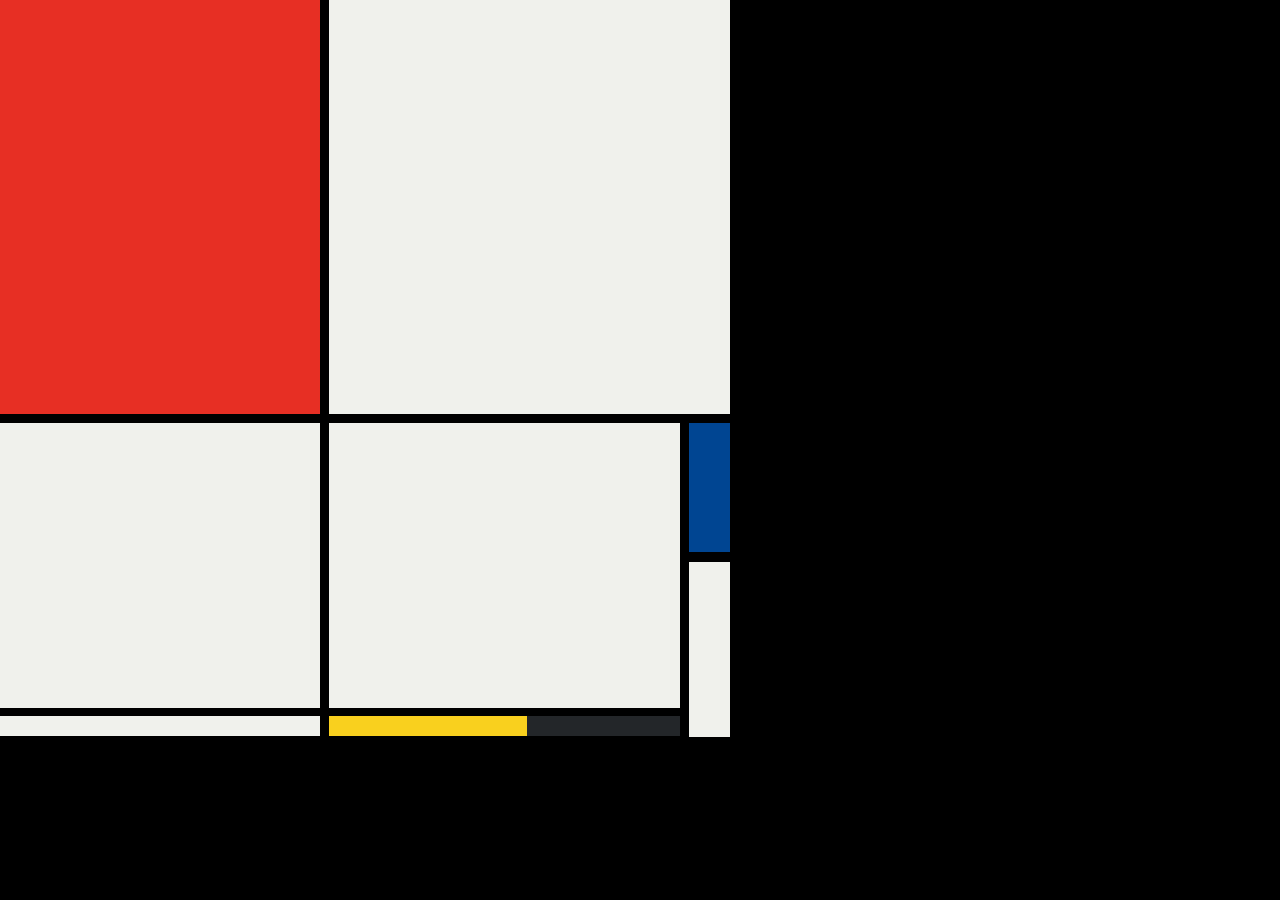
==== index.html @ fa19f2ff "Add lab 4.1" ====
<!DOCTYPE html>
<html lang="en">

<head>
  <meta charset="UTF-8">
  <meta name="viewport" content="width=device-width, initial-scale=1.0">
  <title>Mondrian Project</title>
 <style>
  * {
    margin: 0;
  }

  body {
    display: grid;
    grid-template-rows: 414px 120px 155px 20px;
    grid-template-columns: 320px 351px 50px;
    gap: 9px;
    background-color: #000;
    width: 748px;
    height: 748px;
  }
/* Section 1  */
    .red {
      background-color: #E72F24;
      grid-column: 1 / 3;
      grid-row: 1 / 3;
      height: 414px;
      width: 320px;
    }
    .top-right {
      background-color: #F0F1EC;
      grid-column: 2 / 3;
      grid-row: 1 / 3;
      height: 414px;
      width: 401px;
/* Section 2  */
    }
    .middle-left-large {
        background-color: #F0F1EC;
        grid-column: 1 / 3;
        grid-row: 2 / 3;
        height: 285px;
        width: 320px;
    }
    .middle-middle-large {
        background-color: #F0F1EC;
        grid-column: 2 / 3;
        grid-row: 2 / 3;
        height: 285px;
        width: 351px;
    }
    .blue {
        background-color: #004592;
        grid-column: 3 / 4;
        grid-row: 2 / 3;
        height: 130px;
        width: 41px;
    }
/* Section   */
    .middle2-right-small{
        background-color: #F0F1EC;
        grid-column: 3 / -1;
        grid-row: 3 / 4;
        border-top: 10px solid #000;
        height: 175px;
        width: 41px;
    }
    .middle2-left-medium{
        background-color: #F0F1EC;
        grid-column: 1 / 4;
        grid-row: 4 / 5;
        height: 20px;
        width: 320px;
    }
    .yellow {
        background-color: #F9D01E;
        grid-column: 2 / 3;
        grid-row: 4 / 5;
        height: 20px;
        width: 198px;
    }
    .black {
        background-color: #232629;
        grid-column: 2 / 3;
        grid-row: 4 / 5;
        height: 20px;
        width: 153px;
        justify-self: end;
    }






    /*
    Write your CSS here
    Gap Colour: #000
    White: #F0F1EC
    Red: #E72F24
    Black: #232629
    Blue: #004592
    Yellow: #F9D01E

    For dimensions, see dimensions.png image.
    HINT: Remember you can't change the properties of grid lines.
    But grid lines are transparent!
    */
  </style>
</head>

<body>

  <div class="red"></div>
  <div class="white top-right"></div>


  <div class="white middle-left-large"></div>
  <div class="white middle-middle-large"></div>
  <div class="blue"></div>
  <div class="white middle2-right-small"></div>


  <div class="white middle2-left-medium"></div>
  <div class="white middle2-middle-long"></div>



  <div class="yellow"></div>
  <div class="black"></div>
  <div class="white bottom-left-long"></div>
</body>

</html>
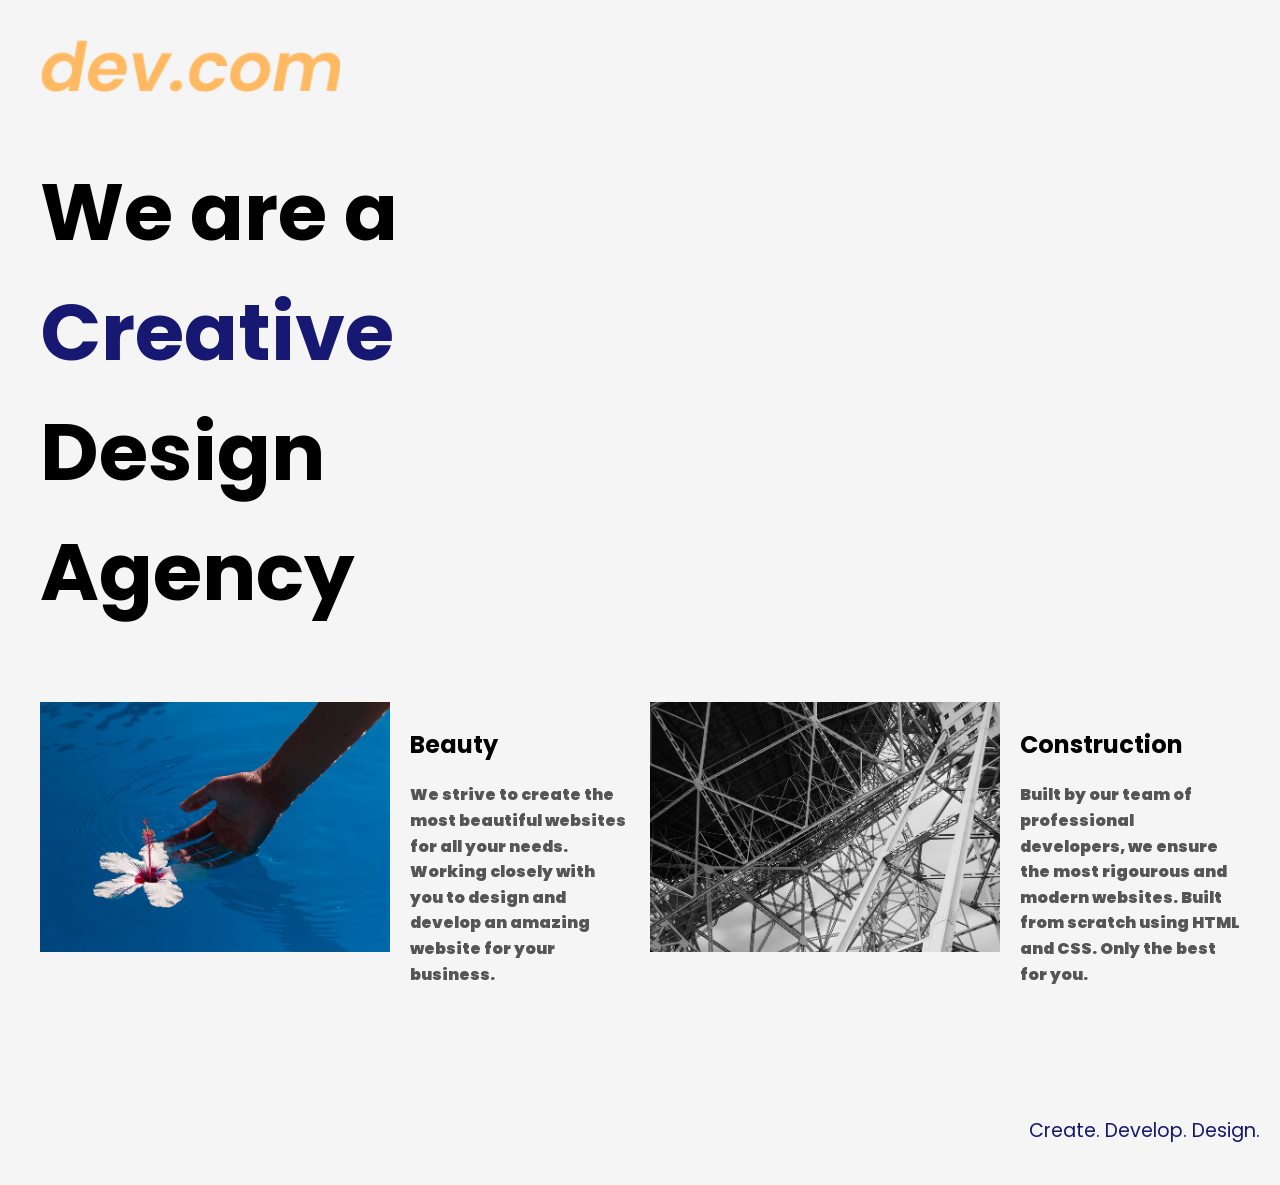
==== commit cf204e88: "Add lab 4.2" ====
--- a/index.html
+++ b/index.html
@@ -4,131 +4,42 @@
 <head>
   <meta charset="UTF-8">
   <meta name="viewport" content="width=device-width, initial-scale=1.0">
-  <title>Mondrian Project</title>
- <style>
-  * {
-    margin: 0;
-  }
-
-  body {
-    display: grid;
-    grid-template-rows: 414px 120px 155px 20px;
-    grid-template-columns: 320px 351px 50px;
-    gap: 9px;
-    background-color: #000;
-    width: 748px;
-    height: 748px;
-  }
-/* Section 1  */
-    .red {
-      background-color: #E72F24;
-      grid-column: 1 / 3;
-      grid-row: 1 / 3;
-      height: 414px;
-      width: 320px;
-    }
-    .top-right {
-      background-color: #F0F1EC;
-      grid-column: 2 / 3;
-      grid-row: 1 / 3;
-      height: 414px;
-      width: 401px;
-/* Section 2  */
-    }
-    .middle-left-large {
-        background-color: #F0F1EC;
-        grid-column: 1 / 3;
-        grid-row: 2 / 3;
-        height: 285px;
-        width: 320px;
-    }
-    .middle-middle-large {
-        background-color: #F0F1EC;
-        grid-column: 2 / 3;
-        grid-row: 2 / 3;
-        height: 285px;
-        width: 351px;
-    }
-    .blue {
-        background-color: #004592;
-        grid-column: 3 / 4;
-        grid-row: 2 / 3;
-        height: 130px;
-        width: 41px;
-    }
-/* Section   */
-    .middle2-right-small{
-        background-color: #F0F1EC;
-        grid-column: 3 / -1;
-        grid-row: 3 / 4;
-        border-top: 10px solid #000;
-        height: 175px;
-        width: 41px;
-    }
-    .middle2-left-medium{
-        background-color: #F0F1EC;
-        grid-column: 1 / 4;
-        grid-row: 4 / 5;
-        height: 20px;
-        width: 320px;
-    }
-    .yellow {
-        background-color: #F9D01E;
-        grid-column: 2 / 3;
-        grid-row: 4 / 5;
-        height: 20px;
-        width: 198px;
-    }
-    .black {
-        background-color: #232629;
-        grid-column: 2 / 3;
-        grid-row: 4 / 5;
-        height: 20px;
-        width: 153px;
-        justify-self: end;
-    }
-
-
-
-
-
-
-    /*
-    Write your CSS here
-    Gap Colour: #000
-    White: #F0F1EC
-    Red: #E72F24
-    Black: #232629
-    Blue: #004592
-    Yellow: #F9D01E
-
-    For dimensions, see dimensions.png image.
-    HINT: Remember you can't change the properties of grid lines.
-    But grid lines are transparent!
-    */
-  </style>
+  <title>Agency</title>
+  <link rel="stylesheet" href="./style.css">
+  <link rel="preconnect" href="https://fonts.googleapis.com">
+  <link rel="preconnect" href="https://fonts.gstatic.com" crossorigin>
+  <link href="https://fonts.googleapis.com/css2?family=Poppins:wght@400;700&display=swap" rel="stylesheet">
 </head>
 
 <body>
+  <div class="main">
+    <img class="logo" src="./assets/images/logo.png" alt="logo">
+    <h1>We are a <span class="blue-text">Creative </span>Design Agency</h1>
 
-  <div class="red"></div>
-  <div class="white top-right"></div>
+    <div class="left card">
+      <img class="tile-image" src="./assets/images/beautiful.jpg" alt="hand and flower in water">
+      <div class="card-content">
+        <h2 class="card-title">Beauty</h2>
+        <p class="card-text">We strive to create the most beautiful websites for all your needs. Working closely with you
+          to
+          design and
+          develop an amazing website for your business.</p>
+      </div>
+    </div>
 
+    <div class="right card">
+      <img class="tile-image" src="./assets/images/construction.jpg" alt="metal structure">
+      <div class="card-content">
+        <h2 class="card-title">Construction</h2>
+        <p class="card-text">Built by our team of professional developers, we ensure the most rigourous and modern websites. Built from
+          scratch using HTML and CSS. Only the best for you.</p>
+      </div>
+    </div>
 
-  <div class="white middle-left-large"></div>
-  <div class="white middle-middle-large"></div>
-  <div class="blue"></div>
-  <div class="white middle2-right-small"></div>
-
-
-  <div class="white middle2-left-medium"></div>
-  <div class="white middle2-middle-long"></div>
-
-
-
-  <div class="yellow"></div>
-  <div class="black"></div>
-  <div class="white bottom-left-long"></div>
+  </div>
+  <footer>
+    <p><span class="blue-text">Create. Develop. Design.</span></p>
+  </footer>
 </body>
 
 </html>
--- a/style.css
+++ b/style.css
@@ -0,0 +1,72 @@
+body {
+  margin: 0;
+  font-family: 'Poppins', sans-serif;
+  background-color: #f5f5f5;
+
+}
+.main {
+    display: grid;
+    grid-template-columns: 1fr 1fr;
+    gap: 20px;
+    padding: 40px;
+}
+.logo {
+    width: 300px;
+    grid-column: 1 / 3;
+    margin-bottom: 20px;
+}
+
+h1 {
+  font-size: 5rem;
+  grid: 1 / 3;
+  margin: 20px 0 50px 0;
+}
+
+.blue-text {
+  color: #171872;
+}
+
+.card {
+  display: flex;
+  gap: 20px;
+  align-items: flex-start;
+}
+.card-content {
+  display: flex;
+  flex-direction: column;
+  margin-top: 25px;
+}
+.card-text {
+  line-height: 1.6;
+  color: black;
+  font-weight: 1000;
+  margin: 10px 0 0 0;
+}
+.left.card {
+  grid-column: 1 / 2;
+}
+.right.card {
+  grid-column: 2 / 3;
+}
+.tile-image {
+  width: 350px;
+  height: 250px;
+  object-fit: cover;
+}
+.card-title {
+  font-size: 1.5rem;
+  margin: 0 0 10px 0;
+}
+.card-text {
+  line-height: 1.6;
+  color: #555;
+}
+
+
+footer {
+    text-align: right;
+    padding: 20px;
+    font-size: 1.2rem;
+    color: #333;
+    margin-top: 50px;
+}
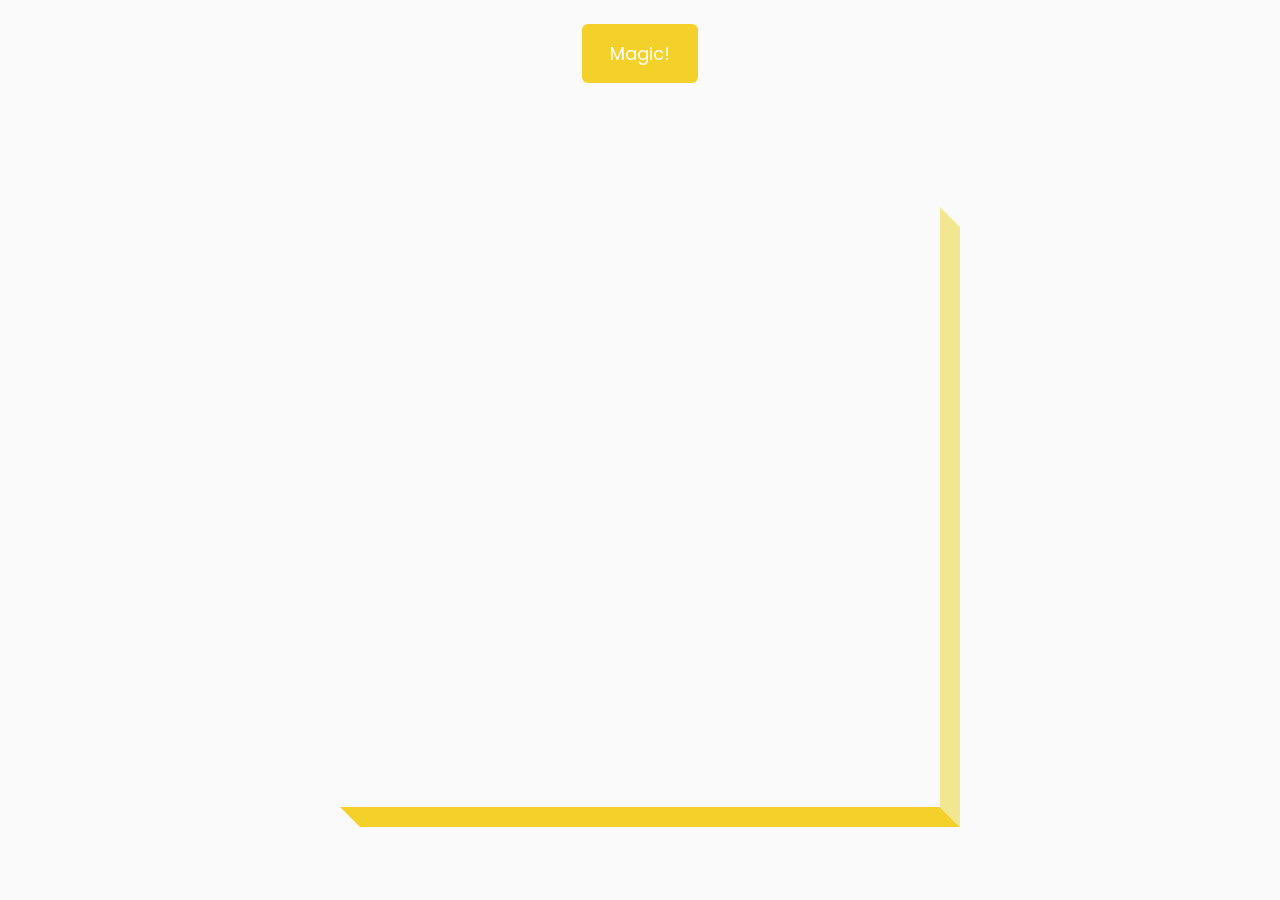
==== commit 7284ac49: "Add lab 05" ====
--- a/index.html
+++ b/index.html
@@ -1,45 +1,21 @@
 <!DOCTYPE html>
 <html lang="en">
+  <head>
+    <meta charset="UTF-8" />
+    <meta name="viewport" content="width=device-width, initial-scale=1.0" />
+    <link
+      rel="stylesheet"
+      href="https://cdnjs.cloudflare.com/ajax/libs/font-awesome/5.14.0/css/all.min.css"
+      integrity="sha512-1PKOgIY59xJ8Co8+NE6FZ+LOAZKjy+KY8iq0G4B3CyeY6wYHN3yt9PW0XpSriVlkMXe40PTKnXrLnZ9+fkDaog=="
+      crossorigin="anonymous"
+    />
+    <link rel="stylesheet" href="style.css" />
+    <title>3D Boxes Background</title>
+  </head>
+  <body>
+    <button id="btn" class="magic">Magic!</button>
+    <div id="boxes" class="boxes big"></div>
+    <script src="script.js"></script>
+  </body>
+</html>
 
-<head>
-  <meta charset="UTF-8">
-  <meta name="viewport" content="width=device-width, initial-scale=1.0">
-  <title>Agency</title>
-  <link rel="stylesheet" href="./style.css">
-  <link rel="preconnect" href="https://fonts.googleapis.com">
-  <link rel="preconnect" href="https://fonts.gstatic.com" crossorigin>
-  <link href="https://fonts.googleapis.com/css2?family=Poppins:wght@400;700&display=swap" rel="stylesheet">
-</head>
-
-<body>
-  <div class="main">
-    <img class="logo" src="./assets/images/logo.png" alt="logo">
-    <h1>We are a <span class="blue-text">Creative </span>Design Agency</h1>
-
-    <div class="left card">
-      <img class="tile-image" src="./assets/images/beautiful.jpg" alt="hand and flower in water">
-      <div class="card-content">
-        <h2 class="card-title">Beauty</h2>
-        <p class="card-text">We strive to create the most beautiful websites for all your needs. Working closely with you
-          to
-          design and
-          develop an amazing website for your business.</p>
-      </div>
-    </div>
-
-    <div class="right card">
-      <img class="tile-image" src="./assets/images/construction.jpg" alt="metal structure">
-      <div class="card-content">
-        <h2 class="card-title">Construction</h2>
-        <p class="card-text">Built by our team of professional developers, we ensure the most rigourous and modern websites. Built from
-          scratch using HTML and CSS. Only the best for you.</p>
-      </div>
-    </div>
-
-  </div>
-  <footer>
-    <p><span class="blue-text">Create. Develop. Design.</span></p>
-  </footer>
-</body>
-
-</html>
--- a/style.css
+++ b/style.css
@@ -1,72 +1,99 @@
+@import url('https://fonts.googleapis.com/css2?family=Roboto:wght@400;700&display=swap');
+@import url('https://fonts.googleapis.com/css2?family=Poppins&display=swap');
+
+* {
+  box-sizing: border-box;
+}
+
 body {
   margin: 0;
-  font-family: 'Poppins', sans-serif;
-  background-color: #f5f5f5;
-
-}
-.main {
-    display: grid;
-    grid-template-columns: 1fr 1fr;
-    gap: 20px;
-    padding: 40px;
-}
-.logo {
-    width: 300px;
-    grid-column: 1 / 3;
-    margin-bottom: 20px;
+  min-height: 100vh;
+  background-color: #fafafa;
+  font-family: 'Roboto', sans-serif;
+  display: flex;
+  flex-direction: column;
+  align-items: center;
 }
 
-h1 {
-  font-size: 5rem;
-  grid: 1 / 3;
-  margin: 20px 0 50px 0;
+.magic {
+  margin-top: 24px;
+  padding: 16px 28px;
+  border: none;
+  border-radius: 6px;
+  background-color: #f3d02a;
+  color: #ffffff;
+  font-family: 'Poppins', sans-serif;
+  font-size: 18px;
+  cursor: pointer;
 }
 
-.blue-text {
-  color: #171872;
+.magic:focus {
+  outline: none;
 }
 
-.card {
-  display: flex;
-  gap: 20px;
-  align-items: flex-start;
-}
-.card-content {
-  display: flex;
-  flex-direction: column;
-  margin-top: 25px;
-}
-.card-text {
-  line-height: 1.6;
-  color: black;
-  font-weight: 1000;
-  margin: 10px 0 0 0;
-}
-.left.card {
-  grid-column: 1 / 2;
-}
-.right.card {
-  grid-column: 2 / 3;
-}
-.tile-image {
-  width: 350px;
-  height: 250px;
-  object-fit: cover;
-}
-.card-title {
-  font-size: 1.5rem;
-  margin: 0 0 10px 0;
-}
-.card-text {
-  line-height: 1.6;
-  color: #555;
+.magic:active {
+  transform: scale(0.96);
 }
 
+.boxes {
+  display: flex;
+  flex-wrap: wrap;
+  justify-content: center;
+  align-content: flex-start;
+  gap: 30px;
+  width: 690px;
+  height: 720px;
+  margin-top: 64px;
+}
 
-footer {
-    text-align: right;
-    padding: 20px;
-    font-size: 1.2rem;
-    color: #333;
-    margin-top: 50px;
+.boxes.big {
+  align-content: center;
 }
+
+.boxes.big .box {
+  width: 600px;
+  height: 600px;
+}
+
+.box {
+  background-image: url('https://media.giphy.com/media/v1.Y2lkPTc5MGI3NjExMXRoajV4dGh5OTI0cWtwY2tjN3EyaXVvdWw5c2RlY2V0MWR5cHZ6NSZlcD12MV9naWZzX3NlYXJjaCZjdD1n/fgR5ghGSXWpuU/giphy.gif');
+  background-repeat: no-repeat;
+  background-size: 600px 600px;
+  position: relative;
+  width: 150px;
+  height: 150px;
+  animation: rotateIn 0.3s ease-out;
+}
+
+.box::after {
+  content: '';
+  position: absolute;
+  top: 0;
+  right: -20px;
+  width: 20px;
+  height: 100%;
+  background-color: #f2e790;
+  transform: skewY(45deg);
+  transform-origin: top left;
+}
+
+.box::before {
+  content: '';
+  position: absolute;
+  left: 0;
+  bottom: -20px;
+  width: 100%;
+  height: 20px;
+  background-color: #f3d02a;
+  transform: skewX(45deg);
+  transform-origin: top left;
+}
+
+@keyframes rotateIn {
+  from {
+    transform: rotate(-15deg);
+  }
+  to {
+    transform: rotate(0);
+  }
+}
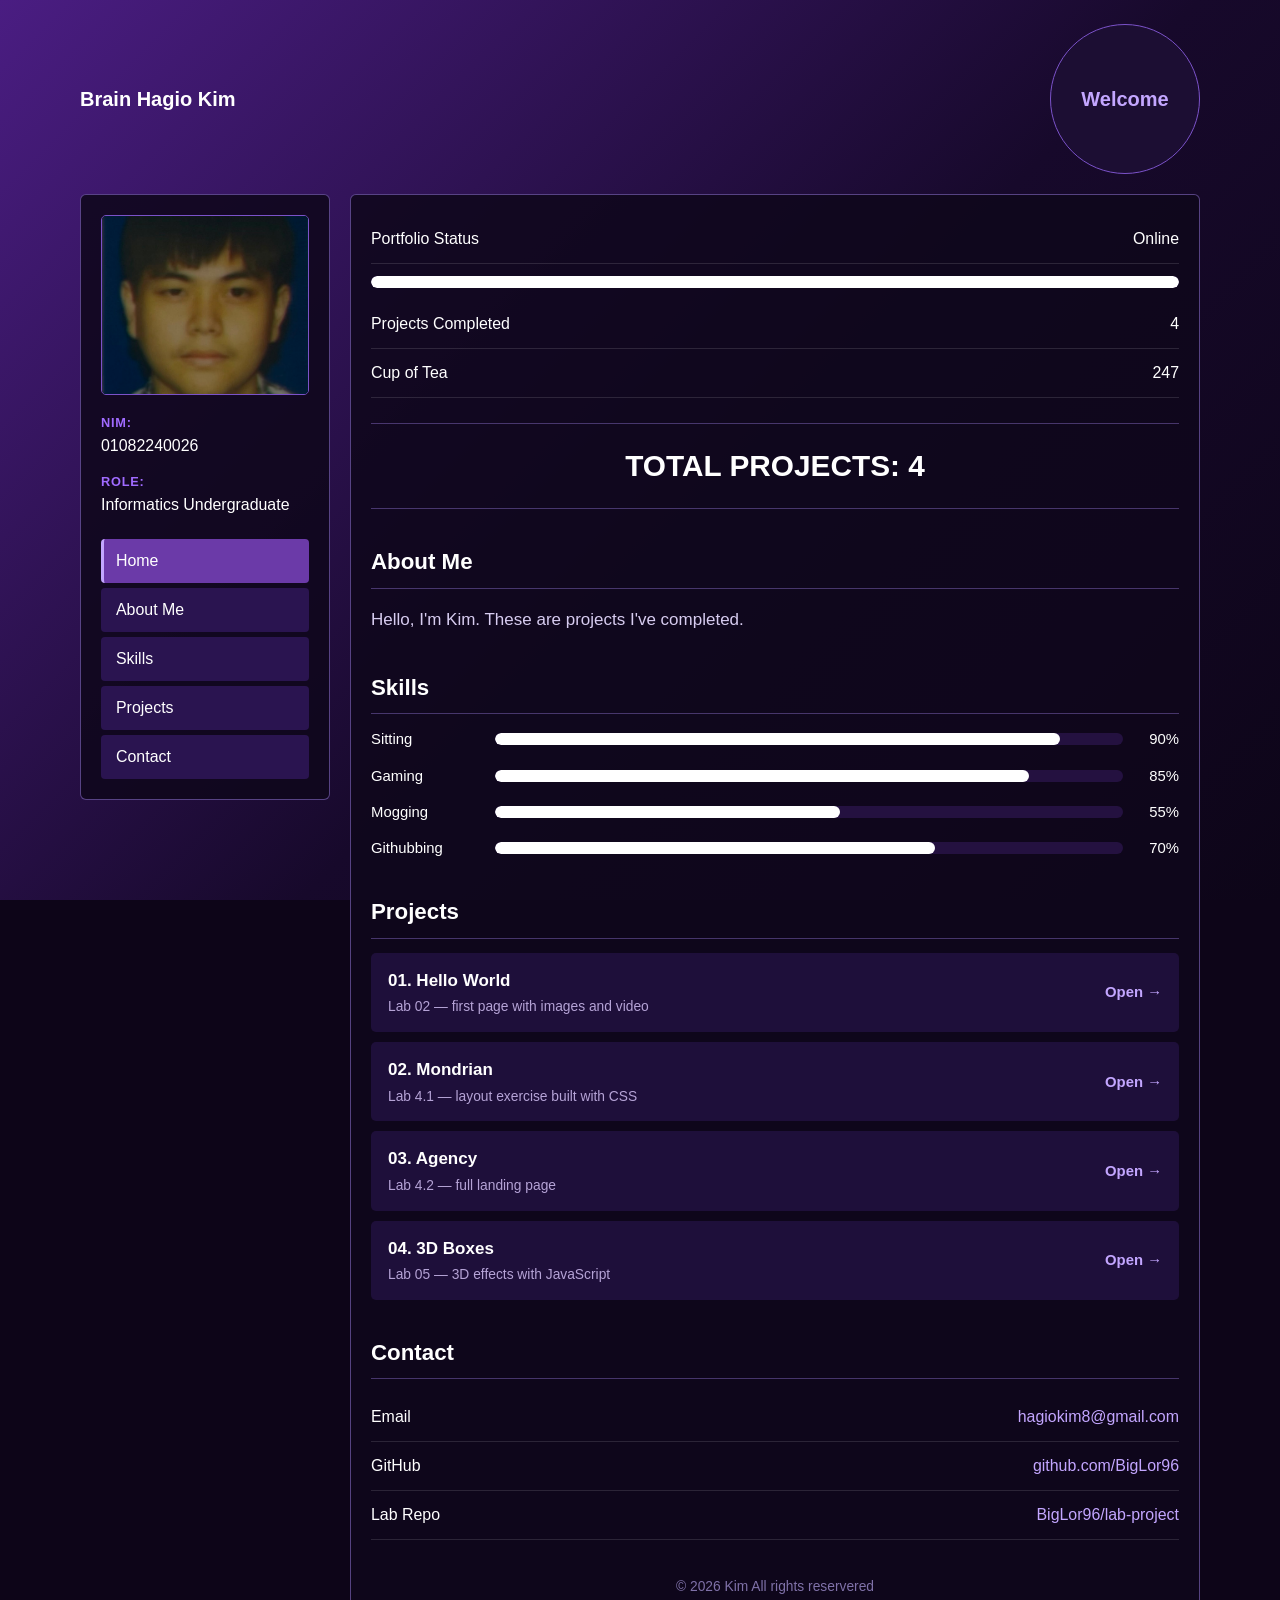
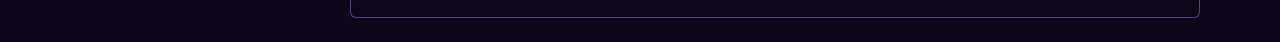
==== commit 79734173: "Add portfolio" ====
--- a/index.html
+++ b/index.html
@@ -1,21 +1,168 @@
 <!DOCTYPE html>
 <html lang="en">
-  <head>
-    <meta charset="UTF-8" />
-    <meta name="viewport" content="width=device-width, initial-scale=1.0" />
-    <link
-      rel="stylesheet"
-      href="https://cdnjs.cloudflare.com/ajax/libs/font-awesome/5.14.0/css/all.min.css"
-      integrity="sha512-1PKOgIY59xJ8Co8+NE6FZ+LOAZKjy+KY8iq0G4B3CyeY6wYHN3yt9PW0XpSriVlkMXe40PTKnXrLnZ9+fkDaog=="
-      crossorigin="anonymous"
-    />
-    <link rel="stylesheet" href="style.css" />
-    <title>3D Boxes Background</title>
-  </head>
-  <body>
-    <button id="btn" class="magic">Magic!</button>
-    <div id="boxes" class="boxes big"></div>
-    <script src="script.js"></script>
-  </body>
+<head>
+  <meta charset="UTF-8">
+  <meta name="viewport" content="width=device-width, initial-scale=1.0">
+  <title>Cairo69 Portfolio</title>
+  <link rel="stylesheet" href="style.css">
+</head>
+<body>
+
+  <header class="main-title">
+    <strong>Brain Hagio Kim</strong><br>
+    <div class="avatar" aria-hidden="true">Welcome</div>
+  </header>
+
+  <div class="container">
+
+    <aside class="sidebar">
+      <div class="logo-box"><img src="imagepfp.jpeg" alt="Profile picture"></div>
+
+      <p class="info-label">NIM:</p>
+      <p class="info-value">01082240026</p>
+
+      <p class="info-label">Role:</p>
+      <p class="info-value">Informatics Undergraduate</p>
+
+      <nav aria-label="Main navigation">
+        <a href="#home" class="menu-btn">Home</a>
+        <a href="#about" class="menu-btn">About Me</a>
+        <a href="#skills" class="menu-btn">Skills</a>
+        <a href="#projects" class="menu-btn">Projects</a>
+        <a href="#contact" class="menu-btn">Contact</a>
+      </nav>
+    </aside>
+
+    <main class="content">
+
+      <section id="home">
+        <div class="row">
+          <span>Portfolio Status</span>
+          <span>Online</span>
+        </div>
+        <div class="bar">
+          <div class="fill" style="width: 100%"></div>
+        </div>
+        <div class="row">
+          <span>Projects Completed</span>
+          <span>4</span>
+        </div>
+        <div class="row">
+          <span>Cup of Tea</span>
+          <span>247</span>
+        </div>
+        <h1 class="home-title">TOTAL PROJECTS: 4</h1>
+      </section>
+
+      <section id="about">
+        <h2>About Me</h2>
+        <p class="about-text">
+          Hello, I'm Kim. These are projects I've completed.
+        </p>
+      </section>
+
+      <section id="skills">
+        <h2>Skills</h2>
+        <div class="skill-row">
+          <span>Sitting</span>
+          <div class="bar"><div class="fill" style="width: 90%"></div></div>
+          <span>90%</span>
+        </div>
+        <div class="skill-row">
+          <span>Gaming</span>
+          <div class="bar"><div class="fill" style="width: 85%"></div></div>
+          <span>85%</span>
+        </div>
+        <div class="skill-row">
+          <span>Mogging</span>
+          <div class="bar"><div class="fill" style="width: 55%"></div></div>
+          <span>55%</span>
+        </div>
+        <div class="skill-row">
+          <span>Githubbing</span>
+          <div class="bar"><div class="fill" style="width: 70%"></div></div>
+          <span>70%</span>
+        </div>
+      </section>
+
+      <section id="projects">
+        <h2>Projects</h2>
+
+        <a class="project" href="https://biglor96.github.io/lab-project/lab02-hello-world/tugas-lab02.html" target="_blank" rel="noopener noreferrer">
+          <span>
+            <b>01. Hello World</b>
+            <small>Lab 02 — first page with images and video</small>
+          </span>
+          <span class="open">Open →</span>
+        </a>
+
+        <a class="project" href="https://biglor96.github.io/lab-project/lab04.1-mondrian/" target="_blank" rel="noopener noreferrer">
+          <span>
+            <b>02. Mondrian</b>
+            <small>Lab 4.1 — layout exercise built with CSS</small>
+          </span>
+          <span class="open">Open →</span>
+        </a>
+
+        <a class="project" href="https://biglor96.github.io/lab-project/lab04.2-agency/" target="_blank" rel="noopener noreferrer">
+          <span>
+            <b>03. Agency</b>
+            <small>Lab 4.2 — full landing page</small>
+          </span>
+          <span class="open">Open →</span>
+        </a>
+
+        <a class="project" href="https://biglor96.github.io/lab-project/lab05-3d-boxes/" target="_blank" rel="noopener noreferrer">
+          <span>
+            <b>04. 3D Boxes</b>
+            <small>Lab 05 — 3D effects with JavaScript</small>
+          </span>
+          <span class="open">Open →</span>
+        </a>
+      </section>
+
+      <section id="contact">
+        <h2>Contact</h2>
+        <div class="row">
+          <span>Email</span>
+          <a href="mailto:hagiokim8@gmail.com">hagiokim8@gmail.com</a>
+        </div>
+        <div class="row">
+          <span>GitHub</span>
+          <a href="https://github.com/BigLor96" target="_blank" rel="noopener noreferrer">github.com/BigLor96</a>
+        </div>
+        <div class="row">
+          <span>Lab Repo</span>
+          <a href="https://github.com/BigLor96/lab-project" target="_blank" rel="noopener noreferrer">BigLor96/lab-project</a>
+        </div>
+      </section>
+
+      <p class="footer">© 2026 Kim All rights reservered</p>
+
+    </main>
+
+  </div>
+
+  <script>
+    const menuLinks = document.querySelectorAll(".menu-btn");
+
+    function updateActiveLink() {
+      const currentSection = window.location.hash || "#home";
+
+      menuLinks.forEach((link) => {
+        const isActive = link.getAttribute("href") === currentSection;
+        link.classList.toggle("active", isActive);
+
+        if (isActive) {
+          link.setAttribute("aria-current", "location");
+        } else {
+          link.removeAttribute("aria-current");
+        }
+      });
+    }
+
+    window.addEventListener("hashchange", updateActiveLink);
+    updateActiveLink();
+  </script>
+</body>
 </html>
-
--- a/style.css
+++ b/style.css
@@ -1,99 +1,351 @@
-@import url('https://fonts.googleapis.com/css2?family=Roboto:wght@400;700&display=swap');
-@import url('https://fonts.googleapis.com/css2?family=Poppins&display=swap');
+@import url('https://fonts.cdnfonts.com/css/pricedown');
+
+@font-face {
+  font-family: 'Chalet London 1960';
+  font-style: normal;
+  font-weight: 400;
+  font-display: swap;
+  src: url('https://fonts.cdnfonts.com/s/38490/ChaletLondonNineteenSixty.woff') format('woff');
+}
 
 * {
   box-sizing: border-box;
 }
 
+:root {
+  color: #fff;
+  background: #0d0518;
+  font-family: var(--site-font-family);
+  font-size: var(--site-font-size);
+  line-height: 1.5;
+  scroll-behavior: smooth;
+}
+
+/* Page background and the spacings */
 body {
+  min-height: 100vh;
   margin: 0;
-  min-height: 100vh;
-  background-color: #fafafa;
-  font-family: 'Roboto', sans-serif;
+  padding: 24px;
+  color: #fff;
+  background: linear-gradient(135deg, #4a1d82 0%, #17092b 55%, #0d0518 100%);
+  background-attachment: fixed;
+}
+
+/* centering the main title and container */
+.main-title,
+.container {
+  width: min(1120px, 100%);
+  margin: 0 auto;
+}
+
+/* Main title and avatar top of the page. */
+.main-title {
   display: flex;
-  flex-direction: column;
   align-items: center;
-}
-
-.magic {
-  margin-top: 24px;
-  padding: 16px 28px;
-  border: none;
-  border-radius: 6px;
-  background-color: #f3d02a;
-  color: #ffffff;
-  font-family: 'Poppins', sans-serif;
-  font-size: 18px;
-  cursor: pointer;
-}
-
-.magic:focus {
-  outline: none;
-}
-
-.magic:active {
-  transform: scale(0.96);
-}
-
-.boxes {
-  display: flex;
-  flex-wrap: wrap;
-  justify-content: center;
-  align-content: flex-start;
-  gap: 30px;
-  width: 690px;
-  height: 720px;
-  margin-top: 64px;
-}
-
-.boxes.big {
-  align-content: center;
-}
-
-.boxes.big .box {
-  width: 600px;
-  height: 600px;
-}
-
-.box {
-  background-image: url('https://media.giphy.com/media/v1.Y2lkPTc5MGI3NjExMXRoajV4dGh5OTI0cWtwY2tjN3EyaXVvdWw5c2RlY2V0MWR5cHZ6NSZlcD12MV9naWZzX3NlYXJjaCZjdD1n/fgR5ghGSXWpuU/giphy.gif');
-  background-repeat: no-repeat;
-  background-size: 600px 600px;
-  position: relative;
+  justify-content: space-between;
+  margin-bottom: 20px;
+  font-size: 20px;
+}
+
+/* Circle with initial top right corner. */
+.avatar {
+  display: grid;
   width: 150px;
   height: 150px;
-  animation: rotateIn 0.3s ease-out;
-}
-
-.box::after {
-  content: '';
-  position: absolute;
-  top: 0;
-  right: -20px;
-  width: 20px;
+  place-items: center;
+  border: 1px solid #7b52c9;
+  border-radius: 50%;
+  background: #1c0e33;
+  color: #c3a6ff;
+  font-weight: 700;
+}
+
+/* Sidebar on the left, portfolio content on the right. */
+.container {
+  display: grid;
+  grid-template-columns: 250px minmax(0, 1fr);
+  align-items: start;
+  gap: 20px;
+}
+
+/* Shared panel styling for the sidebar and main content. */
+.sidebar,
+.content {
+  min-width: 0;
+  padding: 20px;
+  border: 1px solid rgba(174, 140, 255, 0.45);
+  border-radius: 6px;
+  background: rgba(15, 7, 28, 0.88);
+}
+
+/* Profile picture frame in the left sidebar. */
+.logo-box {
+  height: 180px;
+  margin-bottom: 18px;
+  overflow: hidden;
+  border-radius: 5px;
+  border: 1px solid #7b52c9;
+  background: #1c0e33;
+}
+
+.logo-box img {
+  display: block;
+  width: 100%;
   height: 100%;
-  background-color: #f2e790;
-  transform: skewY(45deg);
-  transform-origin: top left;
-}
-
-.box::before {
-  content: '';
-  position: absolute;
-  left: 0;
-  bottom: -20px;
-  width: 100%;
-  height: 20px;
-  background-color: #f3d02a;
-  transform: skewX(45deg);
-  transform-origin: top left;
-}
-
-@keyframes rotateIn {
-  from {
-    transform: rotate(-15deg);
-  }
-  to {
-    transform: rotate(0);
-  }
-}
+  object-fit: cover;
+}
+
+/* Owner and Role labels in the left sidebar. */
+.info-label {
+  margin: 14px 0 2px;
+  color: #a06bff;
+  font-size: 0.75rem;
+  font-weight: 700;
+  letter-spacing: 0.06em;
+  text-transform: uppercase;
+}
+
+/* Values shown under Owner and Role. */
+.info-value {
+  margin: 0;
+  font-size: 0.9375rem;
+}
+
+/* Left Sidebar links for Home, About Me, Skills, Projects, and Contact. */
+nav {
+  margin-top: 22px;
+}
+
+.menu-btn {
+  display: block;
+  margin-top: 5px;
+  padding: 10px 12px;
+  border-left: 3px solid transparent;
+  border-radius: 4px;
+  background: #2a1450;
+  color: #fff;
+  font-size: 0.9375rem;
+  text-decoration: none;
+  transition: background-color 150ms ease, color 150ms ease;
+}
+
+.menu-btn:hover,
+.menu-btn.active {
+  border-left-color: #c3a6ff;
+  background: #6b3aa8;
+  color: #fff;
+}
+
+.menu-btn:focus-visible,
+a:focus-visible {
+  outline: 2px solid #c3a6ff;
+  outline-offset: 3px;
+}
+
+/* Spacing and anchor offset for each page section. */
+section {
+  margin-bottom: 36px;
+  scroll-margin-top: 20px;
+}
+
+section:last-of-type {
+  margin-bottom: 28px;
+}
+
+/* Section titles: About Me, Skills, Projects, and Contact. */
+h2 {
+  margin: 0 0 14px;
+  padding-bottom: 9px;
+  border-bottom: 1px solid rgba(174, 140, 255, 0.35);
+  font-family: inherit;
+  font-size: 1.3125rem;
+  font-weight: 600;
+}
+
+/* Home statistics and the rows in the Contact section. */
+.row {
+  display: flex;
+  align-items: center;
+  justify-content: space-between;
+  gap: 16px;
+  padding: 12px 0;
+  border-bottom: 1px solid rgba(255, 255, 255, 0.12);
+  font-size: 0.9375rem;
+}
+
+.row a {
+  color: #c3a6ff;
+  text-align: right;
+  text-decoration: none;
+  overflow-wrap: anywhere;
+}
+
+.row a:hover {
+  text-decoration: underline;
+}
+
+/* Background and filled portion of the progress bars. */
+.bar {
+  height: 12px;
+  margin: 12px 0;
+  overflow: hidden;
+  border-radius: 99px;
+  background: #241140;
+}
+
+.fill {
+  height: 100%;
+  border-radius: inherit;
+  background: #fff;
+}
+
+/* Home title showing the total number of projects. */
+.home-title {
+  margin: 25px 0 0;
+  padding: 20px 0;
+  border-top: 1px solid rgba(174, 140, 255, 0.35);
+  border-bottom: 1px solid rgba(174, 140, 255, 0.35);
+  font-size: clamp(1.375rem, calc(var(--site-font-size) + 1vw), 2.125rem);
+  font-weight: 600;
+  text-align: center;
+}
+
+/* About Me text. */
+.about-text {
+  color: #d7ccf0;
+  font-size: 1rem;
+  line-height: 1.7;
+}
+
+/* Skill names, progress bars, and percentages. */
+.skill-row {
+  display: grid;
+  grid-template-columns: 110px minmax(0, 1fr) 42px;
+  align-items: center;
+  gap: 14px;
+  margin-bottom: 14px;
+  font-size: 0.875rem;
+}
+
+.skill-row .bar {
+  margin: 0;
+}
+
+.skill-row span:last-child {
+  text-align: right;
+}
+
+/* Clickable project cards in the Projects section. */
+.project {
+  display: flex;
+  align-items: center;
+  justify-content: space-between;
+  gap: 16px;
+  margin-bottom: 10px;
+  padding: 14px 16px;
+  border: 1px solid transparent;
+  border-radius: 5px;
+  background: #1e0f3a;
+  color: inherit;
+  text-decoration: none;
+  transition: background-color 150ms ease, border-color 150ms ease;
+}
+
+.project:hover {
+  border-color: #a06bff;
+  background: #2f1860;
+}
+
+/* Project title inside each project card. */
+.project b {
+  display: block;
+  font-size: 1rem;
+}
+
+/* Short description below each project title. */
+.project small {
+  display: block;
+  margin-top: 3px;
+  color: #b5a3d6;
+  font-size: 0.8125rem;
+}
+
+/* Open link label on each project card. */
+.open {
+  color: #c3a6ff;
+  font-size: 0.875rem;
+  font-weight: 600;
+  white-space: nowrap;
+}
+
+/* anti stealer copyright */
+.footer {
+  margin: 0;
+  padding-top: 8px;
+  color: #7f71a8;
+  font-size: 0.8125rem;
+  text-align: center;
+}
+
+/* Stack the sidebar above the content on narrow screens. */
+@media (max-width: 760px) {
+  body {
+    padding: 16px;
+  }
+
+  .container {
+    grid-template-columns: 1fr;
+    gap: 14px;
+  }
+
+  .sidebar,
+  .content {
+    padding: 18px;
+  }
+
+  .logo-box {
+    height: 200px;
+  }
+
+  nav {
+    display: grid;
+    grid-template-columns: repeat(2, minmax(0, 1fr));
+    gap: 4px 8px;
+  }
+}
+
+/* Tighten row spacing on very small screens. */
+@media (max-width: 420px) {
+  body {
+    padding: 12px;
+  }
+
+  .row {
+    align-items: flex-start;
+    font-size: 0.875rem;
+  }
+
+  .skill-row {
+    grid-template-columns: 82px minmax(0, 1fr) 36px;
+    gap: 9px;
+  }
+
+  .project {
+    align-items: flex-start;
+    padding: 12px;
+  }
+}
+
+/* Global font controls: change these values to update the page fonts and size. */
+:root {
+  --site-font-family: 'Chalet London 1960', sans-serif; /* Main UI font
+  --title-font-family: 'Pricedown Bl', sans-serif; /* Logo and heading font. */
+  --site-font-size: 17px; /*
+}
+
+/* Pricedown for the name at the top and all page titles. */
+.main-title,
+h1,
+h2 {
+  font-family: var(--title-font-family);
+}
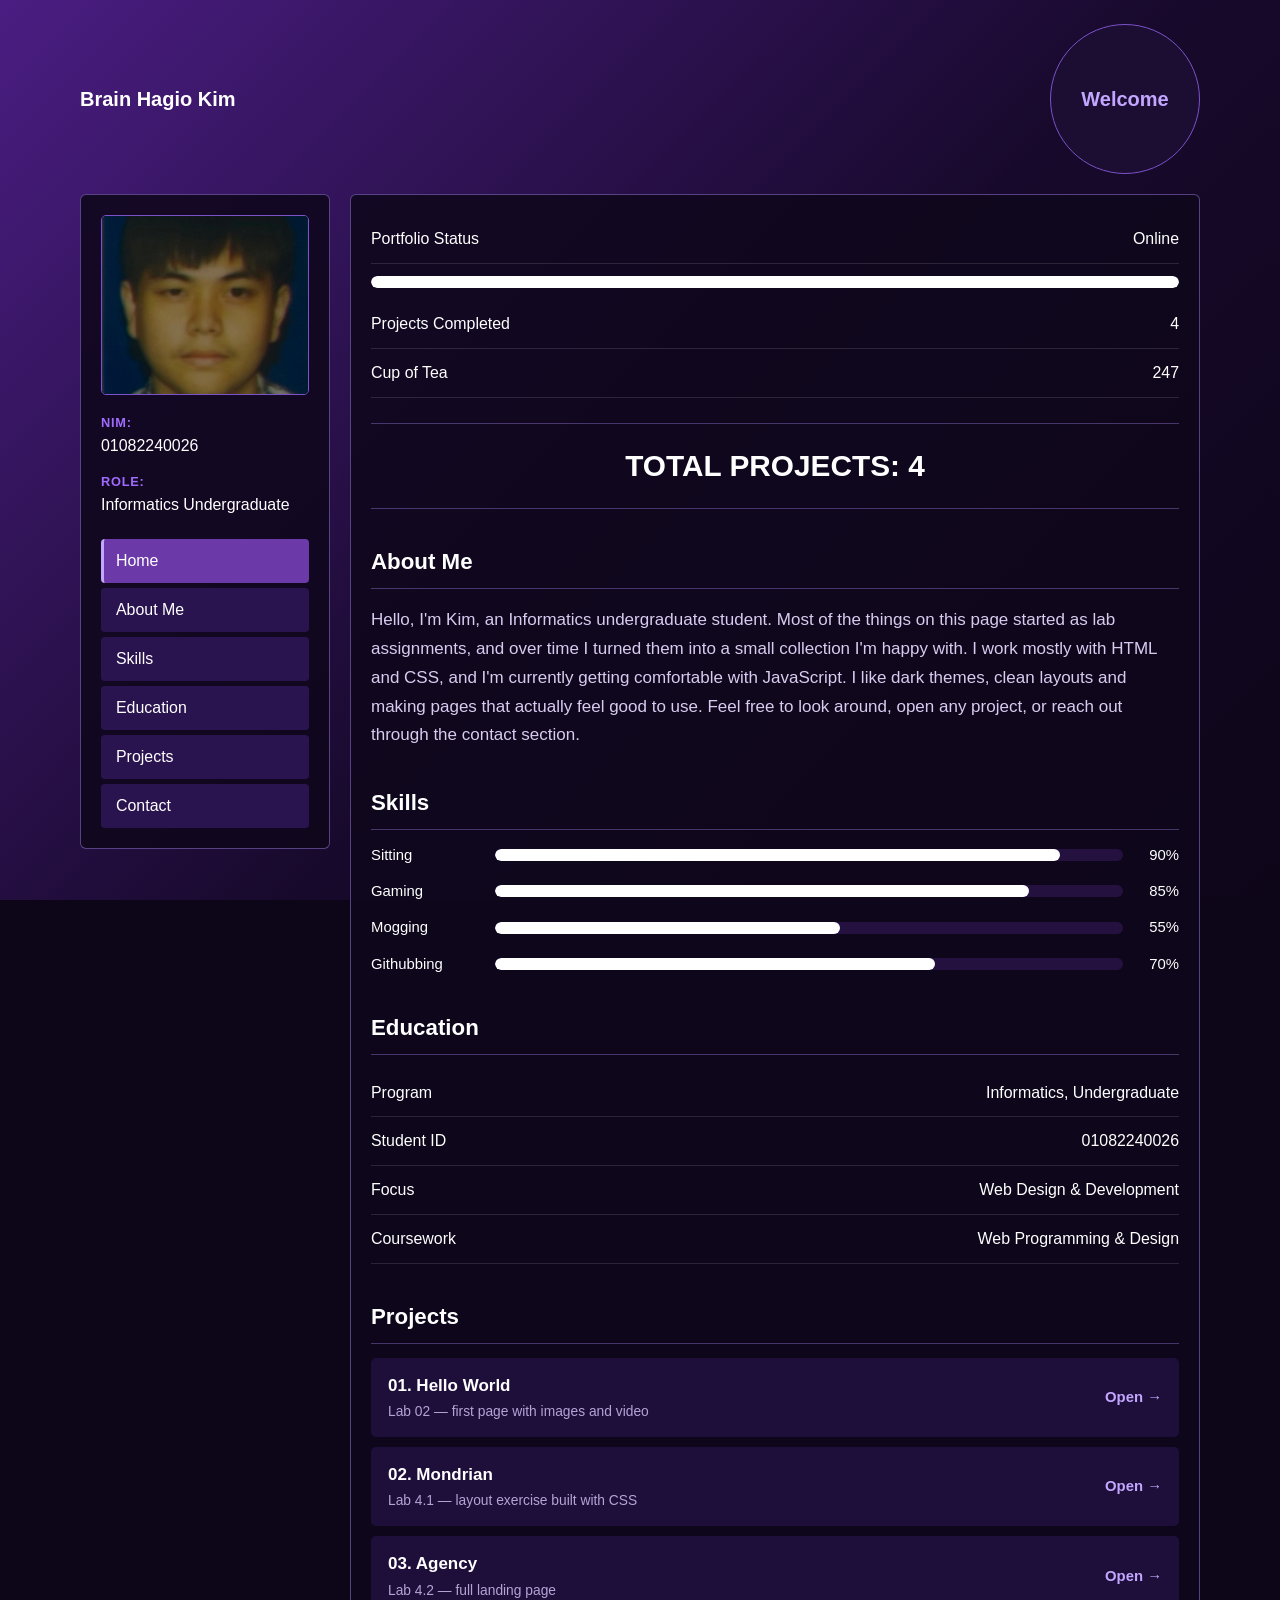
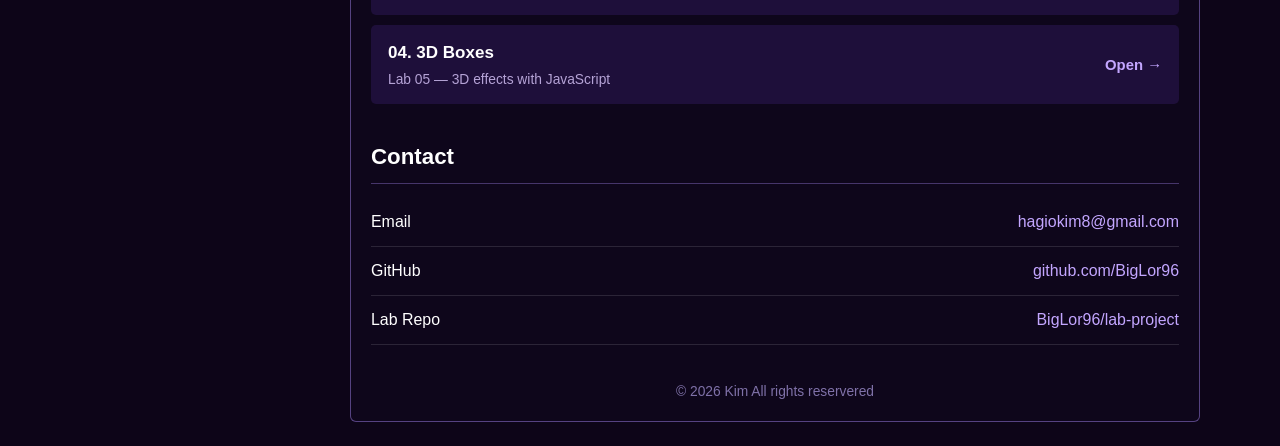
==== commit 1b798ae9: "Update portfolio" ====
--- a/index.html
+++ b/index.html
@@ -4,7 +4,7 @@
   <meta charset="UTF-8">
   <meta name="viewport" content="width=device-width, initial-scale=1.0">
   <title>Cairo69 Portfolio</title>
-  <link rel="stylesheet" href="style.css">
+  <link rel="stylesheet" href="css/style.css">
 </head>
 <body>
 
@@ -16,7 +16,7 @@
   <div class="container">
 
     <aside class="sidebar">
-      <div class="logo-box"><img src="imagepfp.jpeg" alt="Profile picture"></div>
+      <div class="logo-box"><img src="img/imagepfp.jpeg" alt="Profile picture"></div>
 
       <p class="info-label">NIM:</p>
       <p class="info-value">01082240026</p>
@@ -28,6 +28,7 @@
         <a href="#home" class="menu-btn">Home</a>
         <a href="#about" class="menu-btn">About Me</a>
         <a href="#skills" class="menu-btn">Skills</a>
+        <a href="#education" class="menu-btn">Education</a>
         <a href="#projects" class="menu-btn">Projects</a>
         <a href="#contact" class="menu-btn">Contact</a>
       </nav>
@@ -57,7 +58,13 @@
       <section id="about">
         <h2>About Me</h2>
         <p class="about-text">
-          Hello, I'm Kim. These are projects I've completed.
+          Hello, I'm Kim, an Informatics undergraduate student. Most of the
+          things on this page started as lab assignments, and over time I
+          turned them into a small collection I'm happy with. I work mostly
+          with HTML and CSS, and I'm currently getting comfortable with
+          JavaScript. I like dark themes, clean layouts and making pages
+          that actually feel good to use. Feel free to look around, open any
+          project, or reach out through the contact section.
         </p>
       </section>
 
@@ -82,6 +89,26 @@
           <span>Githubbing</span>
           <div class="bar"><div class="fill" style="width: 70%"></div></div>
           <span>70%</span>
+        </div>
+      </section>
+
+      <section id="education">
+        <h2>Education</h2>
+        <div class="row">
+          <span>Program</span>
+          <span>Informatics, Undergraduate</span>
+        </div>
+        <div class="row">
+          <span>Student ID</span>
+          <span>01082240026</span>
+        </div>
+        <div class="row">
+          <span>Focus</span>
+          <span>Web Design &amp; Development</span>
+        </div>
+        <div class="row">
+          <span>Coursework</span>
+          <span>Web Programming &amp; Design</span>
         </div>
       </section>
 
@@ -143,26 +170,6 @@
 
   </div>
 
-  <script>
-    const menuLinks = document.querySelectorAll(".menu-btn");
-
-    function updateActiveLink() {
-      const currentSection = window.location.hash || "#home";
-
-      menuLinks.forEach((link) => {
-        const isActive = link.getAttribute("href") === currentSection;
-        link.classList.toggle("active", isActive);
-
-        if (isActive) {
-          link.setAttribute("aria-current", "location");
-        } else {
-          link.removeAttribute("aria-current");
-        }
-      });
-    }
-
-    window.addEventListener("hashchange", updateActiveLink);
-    updateActiveLink();
-  </script>
+  <script src="js/script.js"></script>
 </body>
 </html>
--- a/css/style.css
+++ b/css/style.css
@@ -0,0 +1,351 @@
+@import url('https://fonts.cdnfonts.com/css/pricedown');
+
+@font-face {
+  font-family: 'Chalet London 1960';
+  font-style: normal;
+  font-weight: 400;
+  font-display: swap;
+  src: url('https://fonts.cdnfonts.com/s/38490/ChaletLondonNineteenSixty.woff') format('woff');
+}
+
+* {
+  box-sizing: border-box;
+}
+
+:root {
+  color: #fff;
+  background: #0d0518;
+  font-family: var(--site-font-family);
+  font-size: var(--site-font-size);
+  line-height: 1.5;
+  scroll-behavior: smooth;
+}
+
+/* Page background and the spacings */
+body {
+  min-height: 100vh;
+  margin: 0;
+  padding: 24px;
+  color: #fff;
+  background: linear-gradient(135deg, #4a1d82 0%, #17092b 55%, #0d0518 100%);
+  background-attachment: fixed;
+}
+
+/* centering the main title and container */
+.main-title,
+.container {
+  width: min(1120px, 100%);
+  margin: 0 auto;
+}
+
+/* Main title and avatar top of the page. */
+.main-title {
+  display: flex;
+  align-items: center;
+  justify-content: space-between;
+  margin-bottom: 20px;
+  font-size: 20px;
+}
+
+/* Circle with initial top right corner. */
+.avatar {
+  display: grid;
+  width: 150px;
+  height: 150px;
+  place-items: center;
+  border: 1px solid #7b52c9;
+  border-radius: 50%;
+  background: #1c0e33;
+  color: #c3a6ff;
+  font-weight: 700;
+}
+
+/* Sidebar on the left, portfolio content on the right. */
+.container {
+  display: grid;
+  grid-template-columns: 250px minmax(0, 1fr);
+  align-items: start;
+  gap: 20px;
+}
+
+/* Shared panel styling for the sidebar and main content. */
+.sidebar,
+.content {
+  min-width: 0;
+  padding: 20px;
+  border: 1px solid rgba(174, 140, 255, 0.45);
+  border-radius: 6px;
+  background: rgba(15, 7, 28, 0.88);
+}
+
+/* Profile picture frame in the left sidebar. */
+.logo-box {
+  height: 180px;
+  margin-bottom: 18px;
+  overflow: hidden;
+  border-radius: 5px;
+  border: 1px solid #7b52c9;
+  background: #1c0e33;
+}
+
+.logo-box img {
+  display: block;
+  width: 100%;
+  height: 100%;
+  object-fit: cover;
+}
+
+/* Owner and Role labels in the left sidebar. */
+.info-label {
+  margin: 14px 0 2px;
+  color: #a06bff;
+  font-size: 0.75rem;
+  font-weight: 700;
+  letter-spacing: 0.06em;
+  text-transform: uppercase;
+}
+
+/* Values shown under Owner and Role. */
+.info-value {
+  margin: 0;
+  font-size: 0.9375rem;
+}
+
+/* Left Sidebar links for Home, About Me, Skills, Projects, and Contact. */
+nav {
+  margin-top: 22px;
+}
+
+.menu-btn {
+  display: block;
+  margin-top: 5px;
+  padding: 10px 12px;
+  border-left: 3px solid transparent;
+  border-radius: 4px;
+  background: #2a1450;
+  color: #fff;
+  font-size: 0.9375rem;
+  text-decoration: none;
+  transition: background-color 150ms ease, color 150ms ease;
+}
+
+.menu-btn:hover,
+.menu-btn.active {
+  border-left-color: #c3a6ff;
+  background: #6b3aa8;
+  color: #fff;
+}
+
+.menu-btn:focus-visible,
+a:focus-visible {
+  outline: 2px solid #c3a6ff;
+  outline-offset: 3px;
+}
+
+/* Spacing and anchor offset for each page section. */
+section {
+  margin-bottom: 36px;
+  scroll-margin-top: 20px;
+}
+
+section:last-of-type {
+  margin-bottom: 28px;
+}
+
+/* Section titles: About Me, Skills, Projects, and Contact. */
+h2 {
+  margin: 0 0 14px;
+  padding-bottom: 9px;
+  border-bottom: 1px solid rgba(174, 140, 255, 0.35);
+  font-family: inherit;
+  font-size: 1.3125rem;
+  font-weight: 600;
+}
+
+/* Home statistics and the rows in the Contact section. */
+.row {
+  display: flex;
+  align-items: center;
+  justify-content: space-between;
+  gap: 16px;
+  padding: 12px 0;
+  border-bottom: 1px solid rgba(255, 255, 255, 0.12);
+  font-size: 0.9375rem;
+}
+
+.row a {
+  color: #c3a6ff;
+  text-align: right;
+  text-decoration: none;
+  overflow-wrap: anywhere;
+}
+
+.row a:hover {
+  text-decoration: underline;
+}
+
+/* Background and filled portion of the progress bars. */
+.bar {
+  height: 12px;
+  margin: 12px 0;
+  overflow: hidden;
+  border-radius: 99px;
+  background: #241140;
+}
+
+.fill {
+  height: 100%;
+  border-radius: inherit;
+  background: #fff;
+}
+
+/* Home title showing the total number of projects. */
+.home-title {
+  margin: 25px 0 0;
+  padding: 20px 0;
+  border-top: 1px solid rgba(174, 140, 255, 0.35);
+  border-bottom: 1px solid rgba(174, 140, 255, 0.35);
+  font-size: clamp(1.375rem, calc(var(--site-font-size) + 1vw), 2.125rem);
+  font-weight: 600;
+  text-align: center;
+}
+
+/* About Me text. */
+.about-text {
+  color: #d7ccf0;
+  font-size: 1rem;
+  line-height: 1.7;
+}
+
+/* Skill names, progress bars, and percentages. */
+.skill-row {
+  display: grid;
+  grid-template-columns: 110px minmax(0, 1fr) 42px;
+  align-items: center;
+  gap: 14px;
+  margin-bottom: 14px;
+  font-size: 0.875rem;
+}
+
+.skill-row .bar {
+  margin: 0;
+}
+
+.skill-row span:last-child {
+  text-align: right;
+}
+
+/* Clickable project cards in the Projects section. */
+.project {
+  display: flex;
+  align-items: center;
+  justify-content: space-between;
+  gap: 16px;
+  margin-bottom: 10px;
+  padding: 14px 16px;
+  border: 1px solid transparent;
+  border-radius: 5px;
+  background: #1e0f3a;
+  color: inherit;
+  text-decoration: none;
+  transition: background-color 150ms ease, border-color 150ms ease;
+}
+
+.project:hover {
+  border-color: #a06bff;
+  background: #2f1860;
+}
+
+/* Project title inside each project card. */
+.project b {
+  display: block;
+  font-size: 1rem;
+}
+
+/* Short description below each project title. */
+.project small {
+  display: block;
+  margin-top: 3px;
+  color: #b5a3d6;
+  font-size: 0.8125rem;
+}
+
+/* Open link label on each project card. */
+.open {
+  color: #c3a6ff;
+  font-size: 0.875rem;
+  font-weight: 600;
+  white-space: nowrap;
+}
+
+/* anti stealer copyright */
+.footer {
+  margin: 0;
+  padding-top: 8px;
+  color: #7f71a8;
+  font-size: 0.8125rem;
+  text-align: center;
+}
+
+/* Stack the sidebar above the content on narrow screens. */
+@media (max-width: 760px) {
+  body {
+    padding: 16px;
+  }
+
+  .container {
+    grid-template-columns: 1fr;
+    gap: 14px;
+  }
+
+  .sidebar,
+  .content {
+    padding: 18px;
+  }
+
+  .logo-box {
+    height: 200px;
+  }
+
+  nav {
+    display: grid;
+    grid-template-columns: repeat(2, minmax(0, 1fr));
+    gap: 4px 8px;
+  }
+}
+
+/* Tighten row spacing on very small screens. */
+@media (max-width: 420px) {
+  body {
+    padding: 12px;
+  }
+
+  .row {
+    align-items: flex-start;
+    font-size: 0.875rem;
+  }
+
+  .skill-row {
+    grid-template-columns: 82px minmax(0, 1fr) 36px;
+    gap: 9px;
+  }
+
+  .project {
+    align-items: flex-start;
+    padding: 12px;
+  }
+}
+
+/* Global font controls: change these values to update the page fonts and size. */
+:root {
+  --site-font-family: 'Chalet London 1960', sans-serif; /* Main UI font */
+  --title-font-family: 'Pricedown Bl', sans-serif; /* Logo and heading font. */
+  --site-font-size: 17px;
+}
+
+/* Pricedown for the name at the top and all page titles. */
+.main-title,
+h1,
+h2 {
+  font-family: var(--title-font-family);
+}
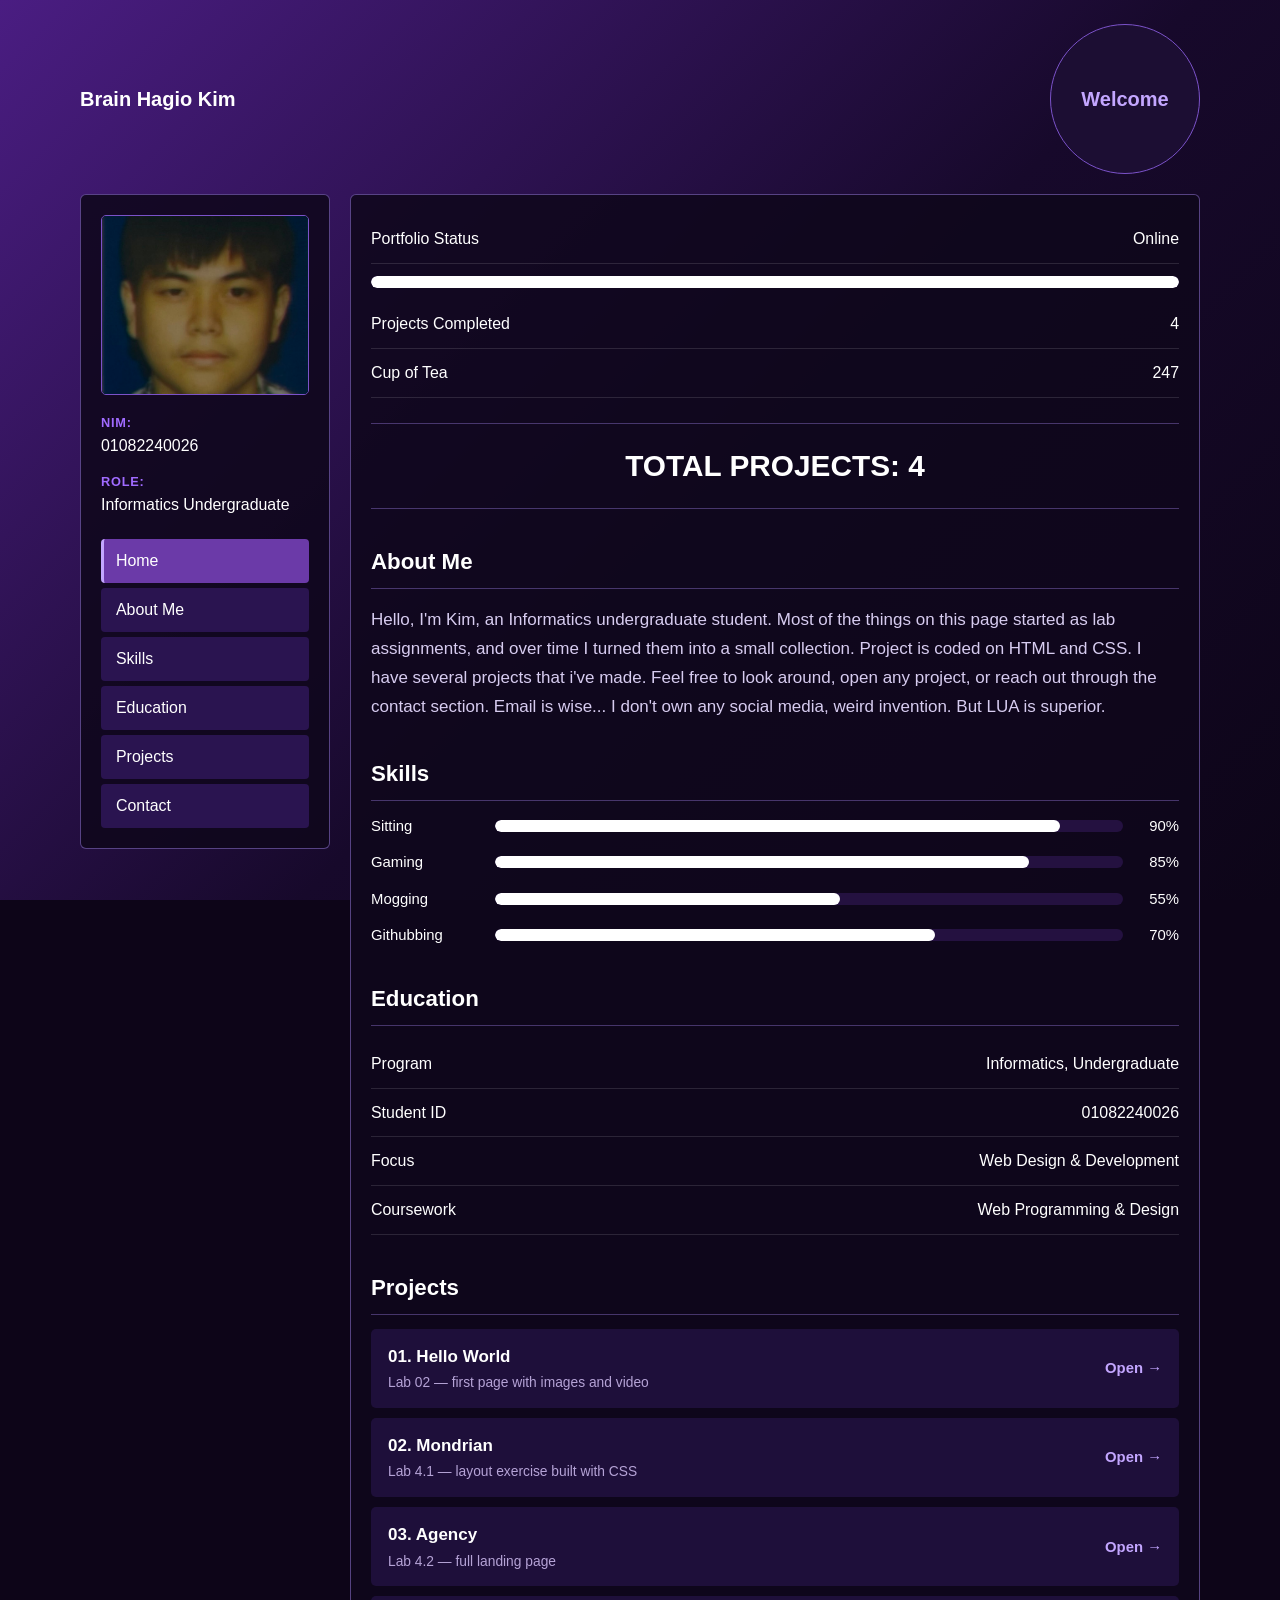
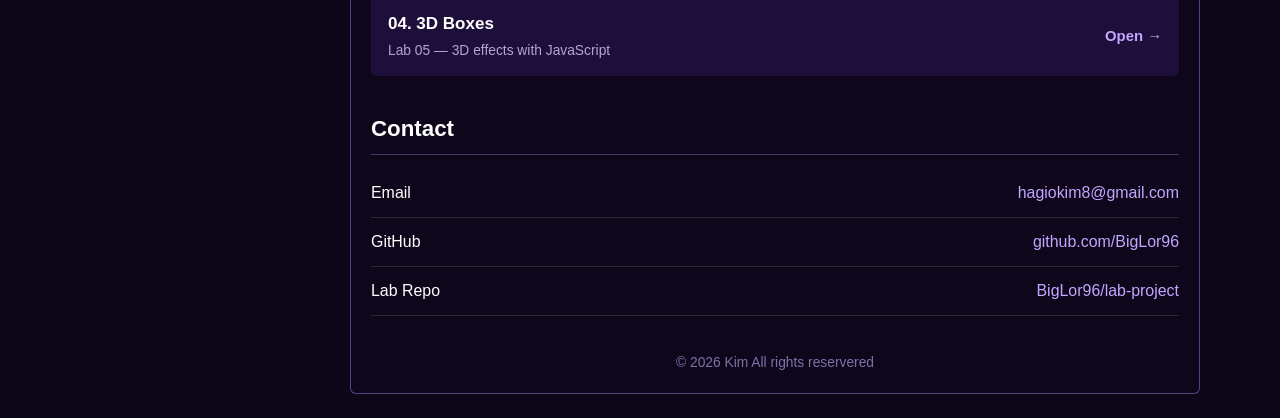
==== commit bf9ca5f9: "Update portfolio" ====
--- a/index.html
+++ b/index.html
@@ -58,13 +58,11 @@
       <section id="about">
         <h2>About Me</h2>
         <p class="about-text">
-          Hello, I'm Kim, an Informatics undergraduate student. Most of the
-          things on this page started as lab assignments, and over time I
-          turned them into a small collection I'm happy with. I work mostly
-          with HTML and CSS, and I'm currently getting comfortable with
-          JavaScript. I like dark themes, clean layouts and making pages
-          that actually feel good to use. Feel free to look around, open any
-          project, or reach out through the contact section.
+            Hello, I'm Kim, an Informatics undergraduate student. Most of the
+            things on this page started as lab assignments, and over time I
+            turned them into a small collection. Project is coded on
+            HTML and CSS. I have several projects that i've made. Feel free to look around, open any
+            project, or reach out through the contact section. Email is wise... I don't own any social media, weird invention. But LUA is superior.
         </p>
       </section>
 
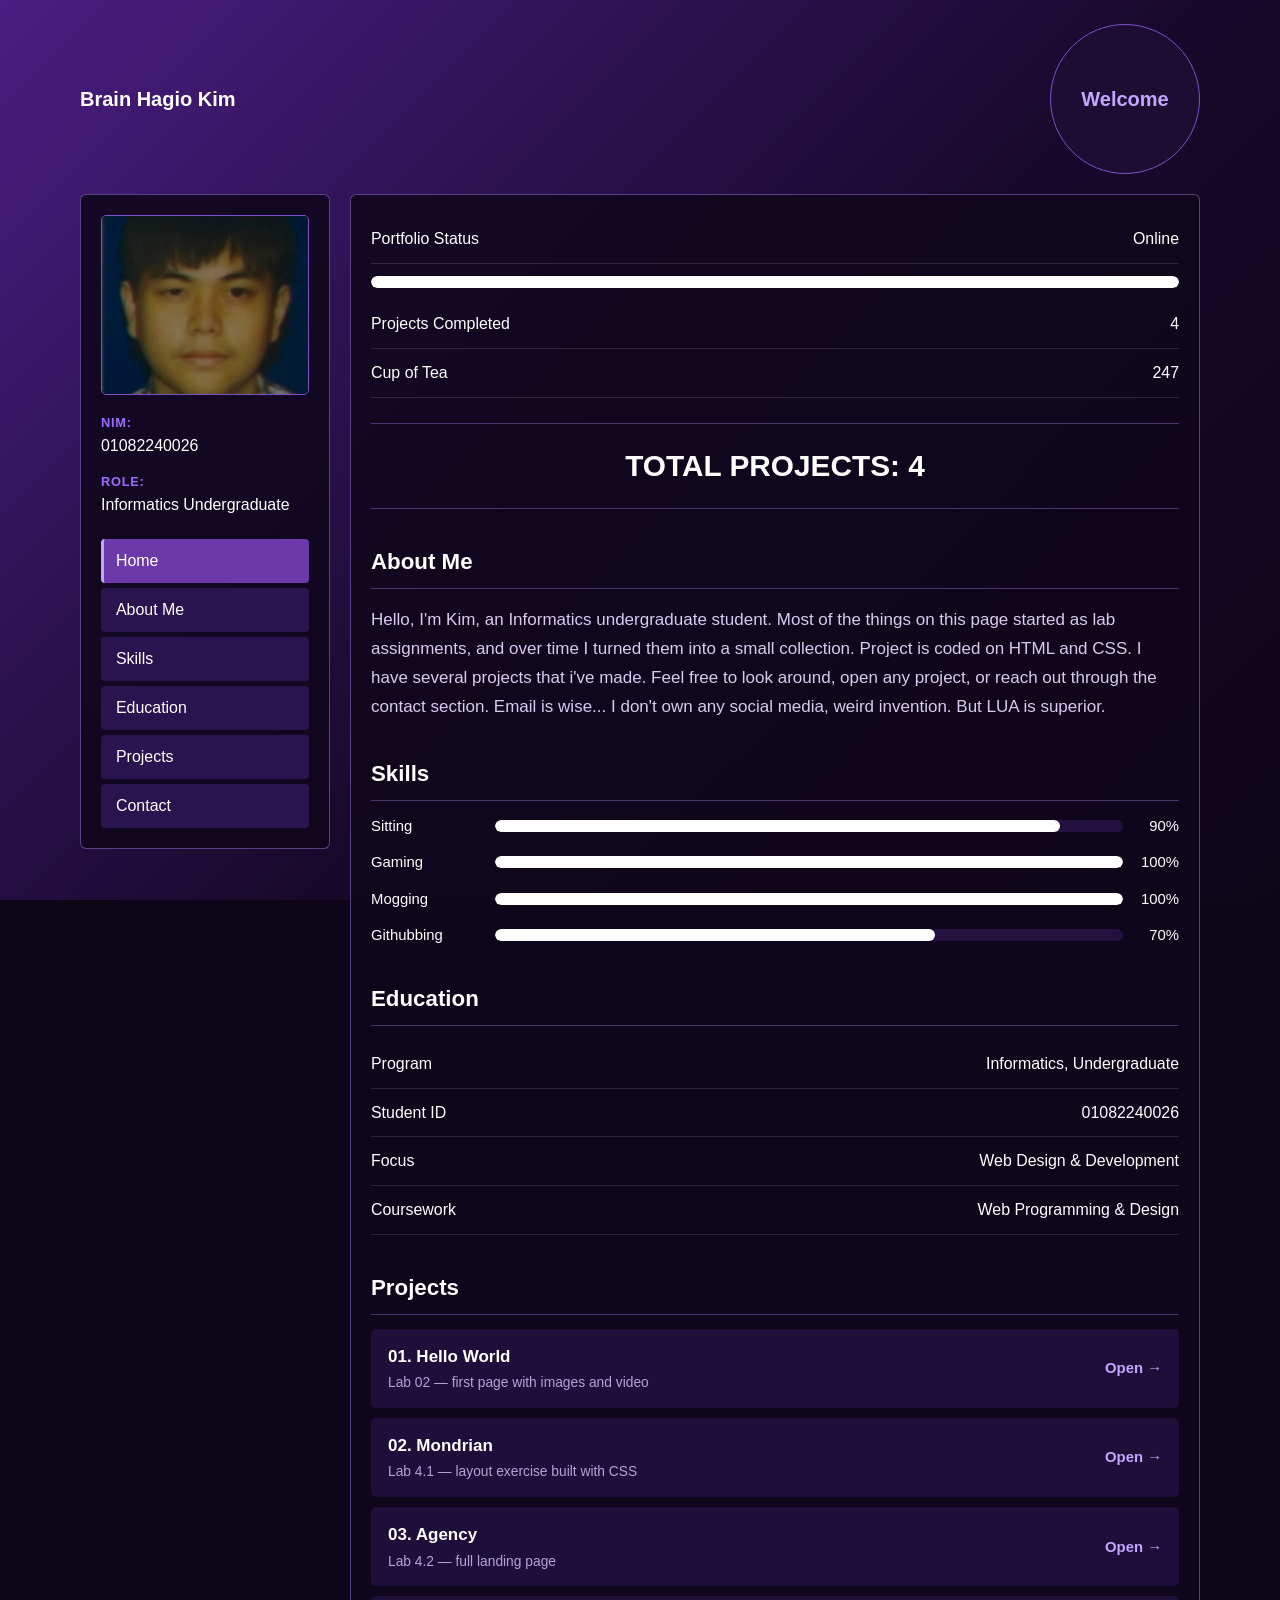
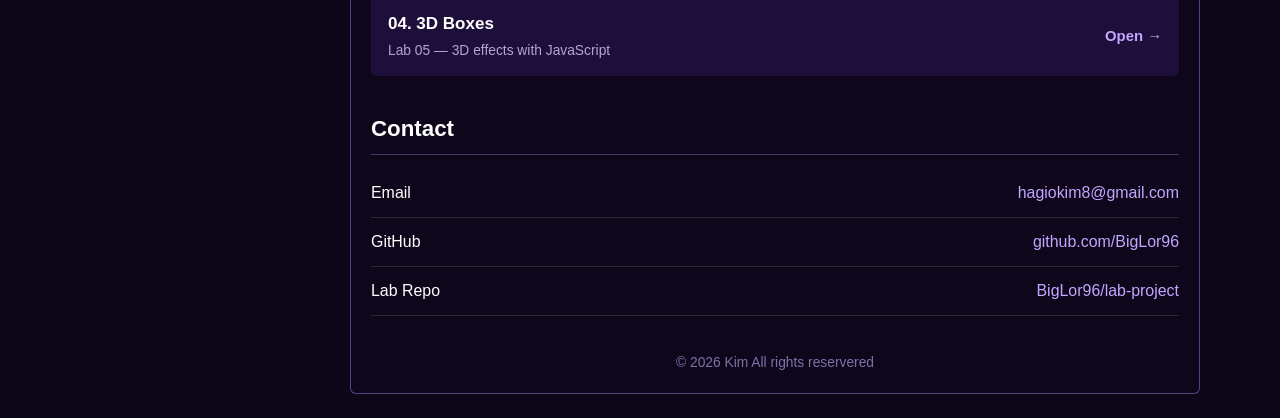
==== commit 08bc8b34: "Update gh-pages" ====
--- a/index.html
+++ b/index.html
@@ -75,13 +75,13 @@
         </div>
         <div class="skill-row">
           <span>Gaming</span>
-          <div class="bar"><div class="fill" style="width: 85%"></div></div>
-          <span>85%</span>
+          <div class="bar"><div class="fill" style="width: 100%"></div></div>
+          <span>100%</span>
         </div>
         <div class="skill-row">
           <span>Mogging</span>
-          <div class="bar"><div class="fill" style="width: 55%"></div></div>
-          <span>55%</span>
+          <div class="bar"><div class="fill" style="width: 100%"></div></div>
+          <span>100%</span>
         </div>
         <div class="skill-row">
           <span>Githubbing</span>
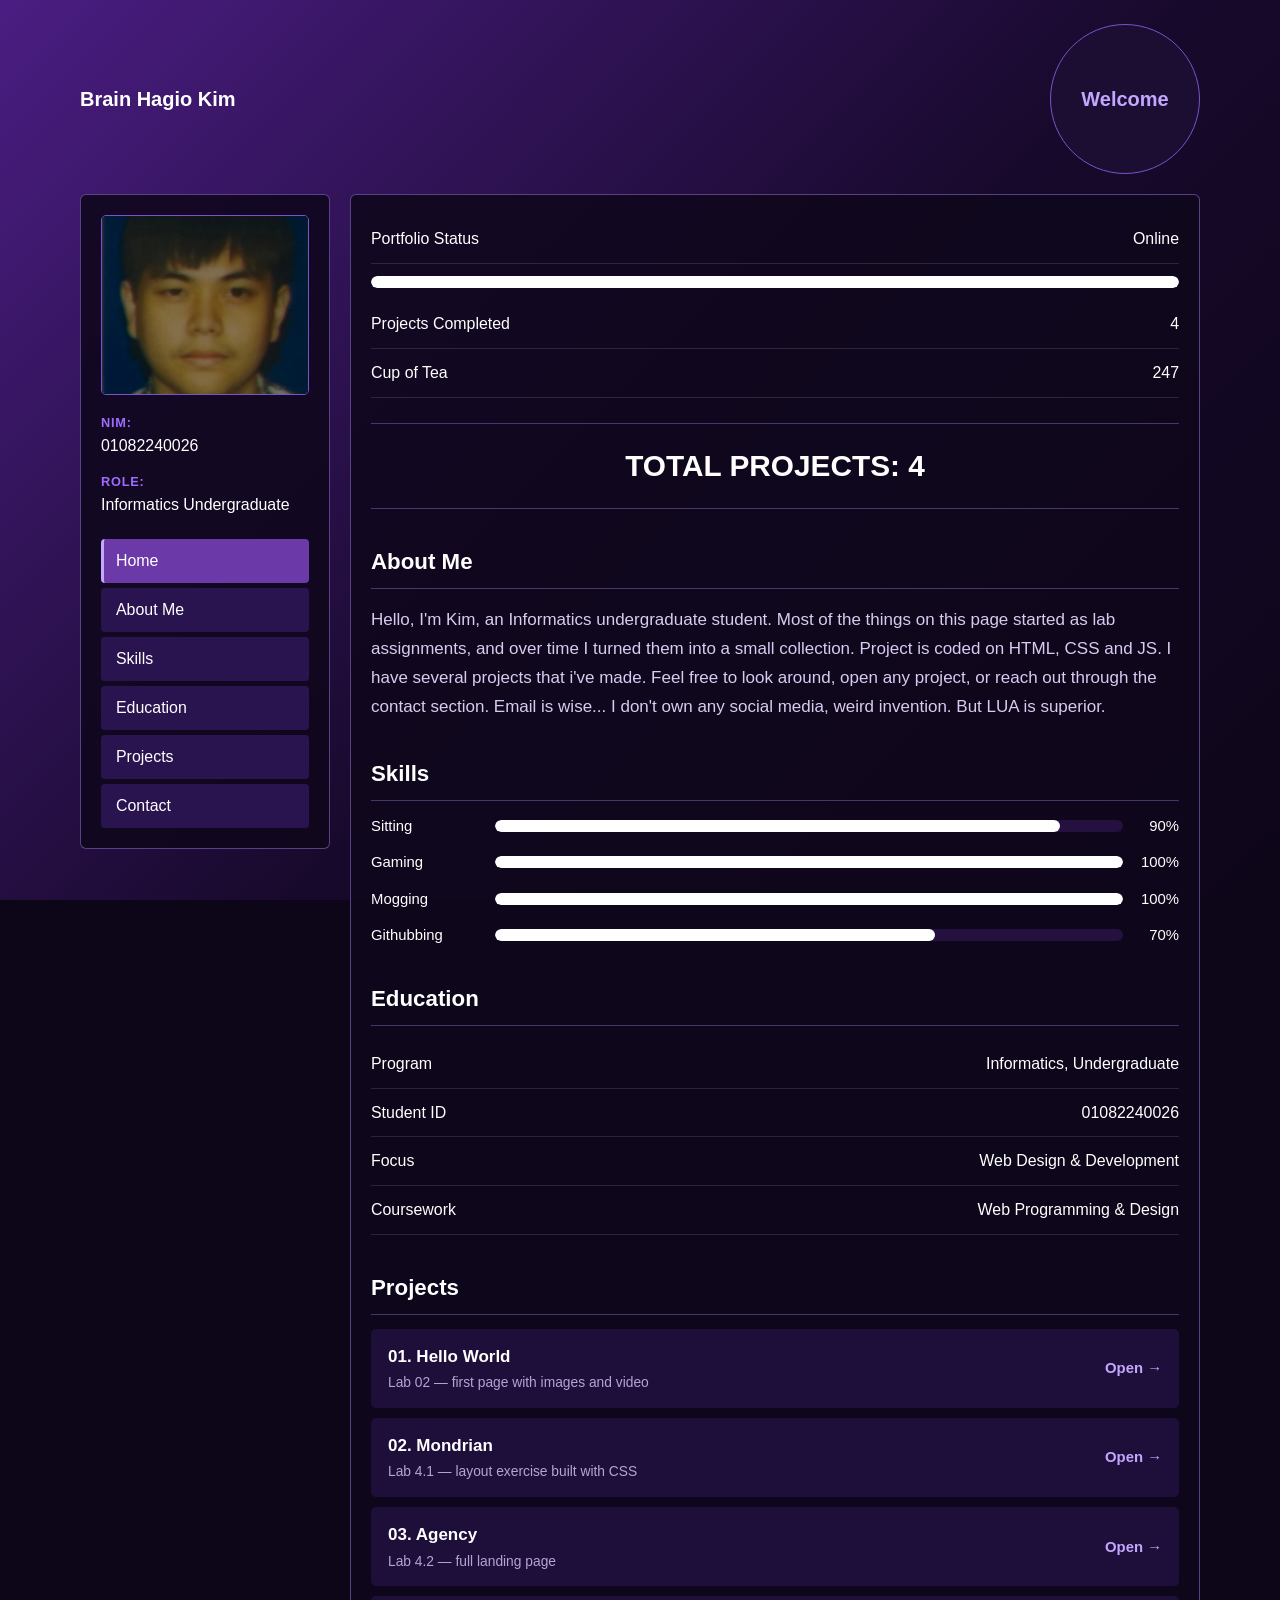
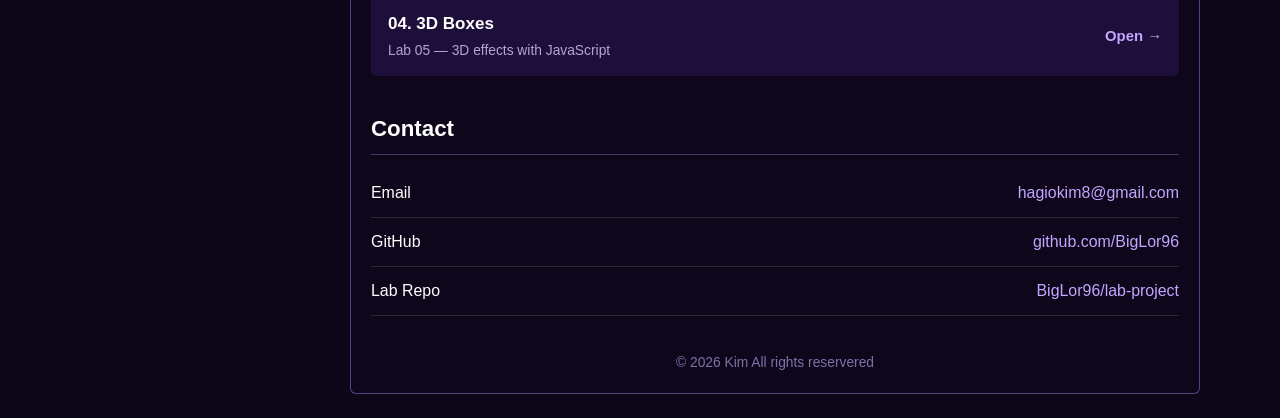
==== commit 21a7401c: "Update gh-pages" ====
--- a/index.html
+++ b/index.html
@@ -61,7 +61,7 @@
             Hello, I'm Kim, an Informatics undergraduate student. Most of the
             things on this page started as lab assignments, and over time I
             turned them into a small collection. Project is coded on
-            HTML and CSS. I have several projects that i've made. Feel free to look around, open any
+            HTML, CSS and JS. I have several projects that i've made. Feel free to look around, open any
             project, or reach out through the contact section. Email is wise... I don't own any social media, weird invention. But LUA is superior.
         </p>
       </section>
